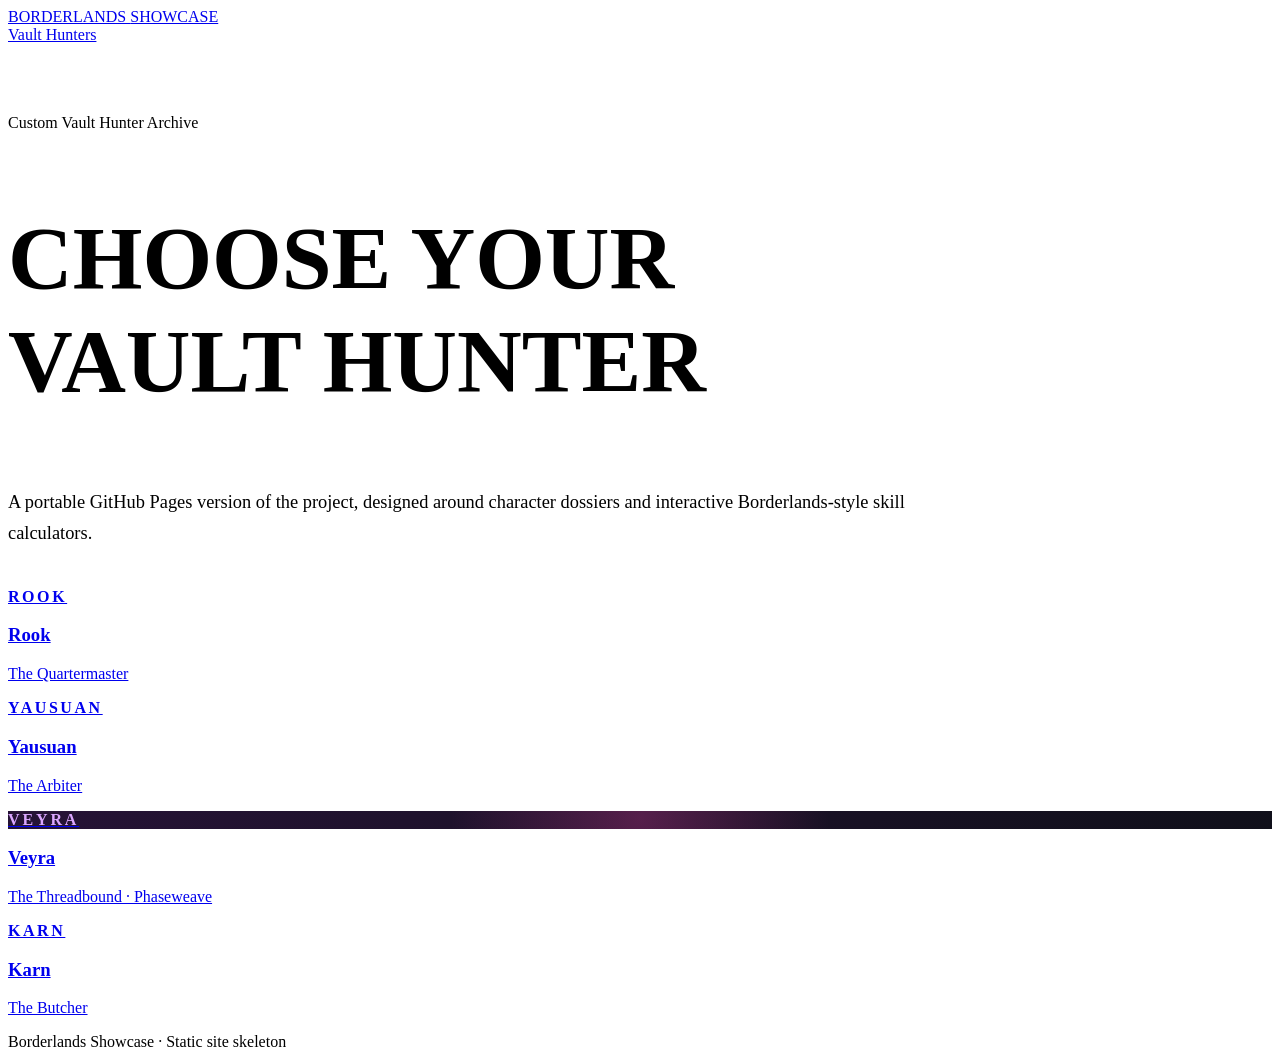
==== index.html @ c3e0be10 "Add files via upload" ====
<!DOCTYPE html>
<html lang="en">
<head>
<meta charset="UTF-8"><meta name="viewport" content="width=device-width,initial-scale=1.0">
<title>Borderlands Showcase</title>
<link rel="stylesheet" href="css/style.css">
</head>
<body>
<div class="site-shell">
<header class="topbar"><a class="brand" href="index.html">BORDERLANDS <span>SHOWCASE</span></a><nav class="nav"><a href="#hunters">Vault Hunters</a></nav></header>
<section style="padding:70px 0 20px;max-width:900px">
<div class="eyebrow">Custom Vault Hunter Archive</div>
<h1 style="font-size:clamp(3rem,7vw,6rem)">CHOOSE YOUR VAULT HUNTER</h1>
<p style="color:var(--muted);font-size:1.15rem;line-height:1.7">A portable GitHub Pages version of the project, designed around character dossiers and interactive Borderlands-style skill calculators.</p>
</section>
<section id="hunters" class="roster">
<a class="roster-card" href="rook.html"><div class="roster-image" style="font-weight:900;letter-spacing:.16em">ROOK</div><div class="roster-copy"><h3>Rook</h3><p>The Quartermaster</p></div></a>
<a class="roster-card" href="yausuan.html"><div class="roster-image" style="font-weight:900;letter-spacing:.16em">YAUSUAN</div><div class="roster-copy"><h3>Yausuan</h3><p>The Arbiter</p></div></a>
<a class="roster-card" href="veyra.html"><div class="roster-image" style="background:radial-gradient(circle at 50% 40%,rgba(223,63,158,.30),transparent 30%),linear-gradient(145deg,#261336,#10101a);color:#dba7ff;font-weight:900;letter-spacing:.18em">VEYRA</div><div class="roster-copy"><h3>Veyra</h3><p>The Threadbound · Phaseweave</p></div></a>
<a class="roster-card" href="karn.html"><div class="roster-image" style="font-weight:900;letter-spacing:.16em">KARN</div><div class="roster-copy"><h3>Karn</h3><p>The Butcher</p></div></a>
</section>
<footer class="footer">Borderlands Showcase · Static site skeleton</footer>
</div>
</body></html>
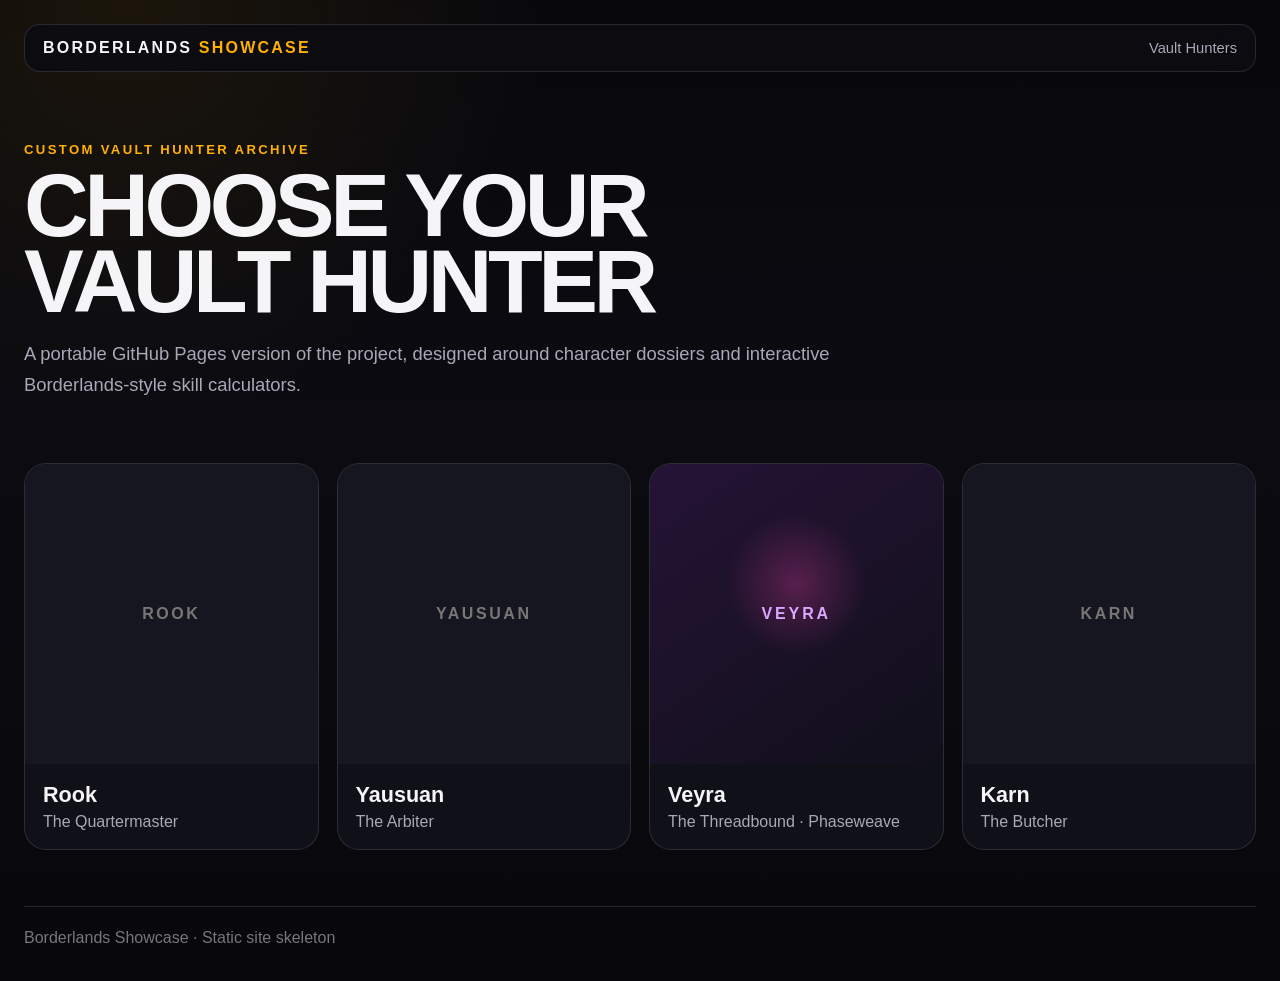
==== commit 43c7d949: "Add files via upload" ====
--- a/index.html
+++ b/index.html
@@ -3,7 +3,159 @@
 <head>
 <meta charset="UTF-8"><meta name="viewport" content="width=device-width,initial-scale=1.0">
 <title>Borderlands Showcase</title>
-<link rel="stylesheet" href="css/style.css">
+<style>
+:root{
+  --bg:#09090d;
+  --panel:#12121a;
+  --panel-2:#181824;
+  --text:#f5f5f8;
+  --muted:#a8a8b7;
+  --line:rgba(255,255,255,.12);
+  --accent:#ffb000;
+  --accent2:#ff4b27;
+  --danger:#ff3b3b;
+  --success:#78d46b;
+}
+*{box-sizing:border-box}
+html{scroll-behavior:smooth}
+body{
+  margin:0;
+  font-family:Inter,Segoe UI,Arial,sans-serif;
+  color:var(--text);
+  background:
+    radial-gradient(circle at 10% 0%, rgba(255,176,0,.08), transparent 28%),
+    linear-gradient(180deg,#08080c,#0b0b11 45%,#08080c);
+}
+a{color:inherit}
+.site-shell{max-width:1320px;margin:0 auto;padding:24px}
+.topbar{
+  position:sticky;top:12px;z-index:20;
+  display:flex;justify-content:space-between;align-items:center;
+  padding:14px 18px;border:1px solid var(--line);border-radius:16px;
+  background:rgba(12,12,18,.88);backdrop-filter:blur(14px)
+}
+.brand{font-weight:900;letter-spacing:.14em;text-decoration:none}
+.brand span{color:var(--accent)}
+.nav{display:flex;gap:18px}
+.nav a{color:var(--muted);text-decoration:none;font-size:.92rem}
+.nav a:hover{color:#fff}
+.hero{
+  display:grid;grid-template-columns:1.05fr .95fr;gap:34px;
+  align-items:center;padding:56px 0 28px
+}
+.hero-art{
+  min-height:560px;border-radius:28px;border:1px solid var(--line);
+  background:linear-gradient(145deg,#171722,#0d0d14);
+  display:flex;align-items:center;justify-content:center;overflow:hidden;
+  position:relative
+}
+.hero-art img{width:100%;height:100%;object-fit:cover}
+.placeholder{
+  color:#7f7f90;text-align:center;max-width:70%;line-height:1.5
+}
+.eyebrow{font-size:.82rem;text-transform:uppercase;letter-spacing:.18em;color:var(--accent);font-weight:800}
+h1{font-size:clamp(3.4rem,8vw,7rem);line-height:.85;margin:10px 0 12px;letter-spacing:-.05em}
+.subtitle{font-size:1.5rem;color:#d8d8e2;font-weight:700}
+.quote{
+  margin:26px 0;padding:18px 20px;border-left:4px solid var(--accent);
+  background:linear-gradient(90deg,rgba(255,176,0,.10),transparent);
+  color:#ececf2;font-size:1.12rem
+}
+.pills{display:flex;gap:10px;flex-wrap:wrap}
+.pill{padding:9px 12px;border:1px solid var(--line);border-radius:999px;color:var(--muted);background:rgba(255,255,255,.035);font-size:.84rem}
+.section{margin-top:48px}
+.section-head{display:flex;justify-content:space-between;align-items:end;gap:20px;margin-bottom:18px}
+.section-head h2{font-size:2.2rem;margin:0}
+.section-head p{margin:0;color:var(--muted);max-width:720px}
+.card{
+  background:linear-gradient(180deg,var(--panel),#0f0f17);
+  border:1px solid var(--line);border-radius:22px;padding:24px
+}
+.action-skill{display:grid;grid-template-columns:110px 1fr;gap:22px;align-items:center}
+.action-icon{
+  width:110px;height:110px;border-radius:22px;border:1px solid var(--line);
+  display:grid;place-items:center;background:var(--panel-2);font-size:2.5rem
+}
+.action-skill h3{font-size:2rem;margin:0 0 8px}
+.action-skill p{color:#d7d7e2;line-height:1.65;margin:0}
+.calculator-toolbar{
+  display:flex;justify-content:space-between;gap:12px;align-items:center;
+  margin-bottom:18px;flex-wrap:wrap
+}
+.points-box{font-weight:800}
+button{
+  border:1px solid var(--line);background:#191923;color:#fff;
+  padding:10px 14px;border-radius:12px;cursor:pointer;font-weight:700
+}
+button:hover{background:#222230}
+.tree-tabs{display:flex;gap:10px;flex-wrap:wrap}
+.tree-tab.active{outline:2px solid var(--tree-color,var(--accent));background:#20202c}
+.tree-panel{display:none}
+.tree-panel.active{display:block}
+.skill-grid{
+  display:grid;grid-template-columns:repeat(3,minmax(0,1fr));
+  grid-auto-rows:minmax(92px,auto);gap:18px;
+}
+.skill-node{
+  position:relative;border:1px solid var(--line);border-radius:18px;
+  padding:14px;background:#14141d;transition:.18s ease;
+  min-height:92px;cursor:pointer
+}
+.skill-node.locked{opacity:.38;filter:grayscale(.5);cursor:not-allowed}
+.skill-node.available{box-shadow:0 0 0 1px var(--tree-color,var(--accent)) inset}
+.skill-node.maxed{box-shadow:0 0 22px rgba(255,255,255,.08),0 0 0 2px var(--tree-color,var(--accent)) inset}
+.skill-node:hover:not(.locked){transform:translateY(-2px)}
+.skill-top{display:grid;grid-template-columns:56px 1fr auto;gap:12px;align-items:center}
+.skill-icon{
+  width:56px;height:56px;border-radius:14px;border:1px solid var(--line);
+  background:#0f0f16;object-fit:cover;display:grid;place-items:center;color:#777
+}
+.skill-name{font-weight:900}
+.skill-rank{font-weight:900;color:#fff}
+.skill-desc{margin-top:10px;color:var(--muted);font-size:.9rem;line-height:1.45}
+.skill-requirement{margin-top:8px;color:#85859a;font-size:.78rem}
+.two-col{display:grid;grid-template-columns:1.15fr .85fr;gap:20px}
+.relationships{display:grid;grid-template-columns:repeat(2,1fr);gap:12px}
+.relationship{border:1px solid var(--line);border-radius:16px;padding:15px;background:#111119}
+.relationship strong{display:block;margin-bottom:5px}
+.roster{display:grid;grid-template-columns:repeat(4,1fr);gap:18px;margin-top:24px}
+.roster-card{
+  text-decoration:none;border:1px solid var(--line);border-radius:22px;overflow:hidden;
+  background:#101018;transition:.18s ease
+}
+.roster-card:hover{transform:translateY(-4px);border-color:rgba(255,176,0,.5)}
+.roster-image{height:300px;background:#161620;display:grid;place-items:center;color:#777}
+.roster-image img{width:100%;height:100%;object-fit:cover}
+.roster-copy{padding:18px}
+.roster-copy h3{margin:0 0 5px;font-size:1.35rem}
+.roster-copy p{margin:0;color:var(--muted)}
+.footer{margin:56px 0 10px;padding-top:22px;border-top:1px solid var(--line);color:#777}
+@media(max-width:980px){
+  .hero,.two-col{grid-template-columns:1fr}
+  .roster{grid-template-columns:repeat(2,1fr)}
+}
+@media(max-width:700px){
+  .site-shell{padding:14px}
+  .nav{display:none}
+  .hero{padding-top:30px}
+  .hero-art{min-height:420px}
+  .skill-grid{grid-template-columns:1fr}
+  .roster{grid-template-columns:1fr}
+  .relationships{grid-template-columns:1fr}
+  .action-skill{grid-template-columns:1fr}
+}
+.skill-numbers{
+  margin-top:9px;padding:9px 10px;border-radius:10px;
+  background:rgba(255,255,255,.035);border:1px solid var(--line);
+  color:#d9d9e5;font-size:.82rem;line-height:1.4
+}
+.skill-icon-fallback{
+  font-size:.72rem;font-weight:1000;letter-spacing:.05em;
+  color:var(--tree-color,var(--accent));
+  background:radial-gradient(circle at 50% 45%,rgba(255,255,255,.08),rgba(255,255,255,.02));
+}
+
+</style>
 </head>
 <body>
 <div class="site-shell">
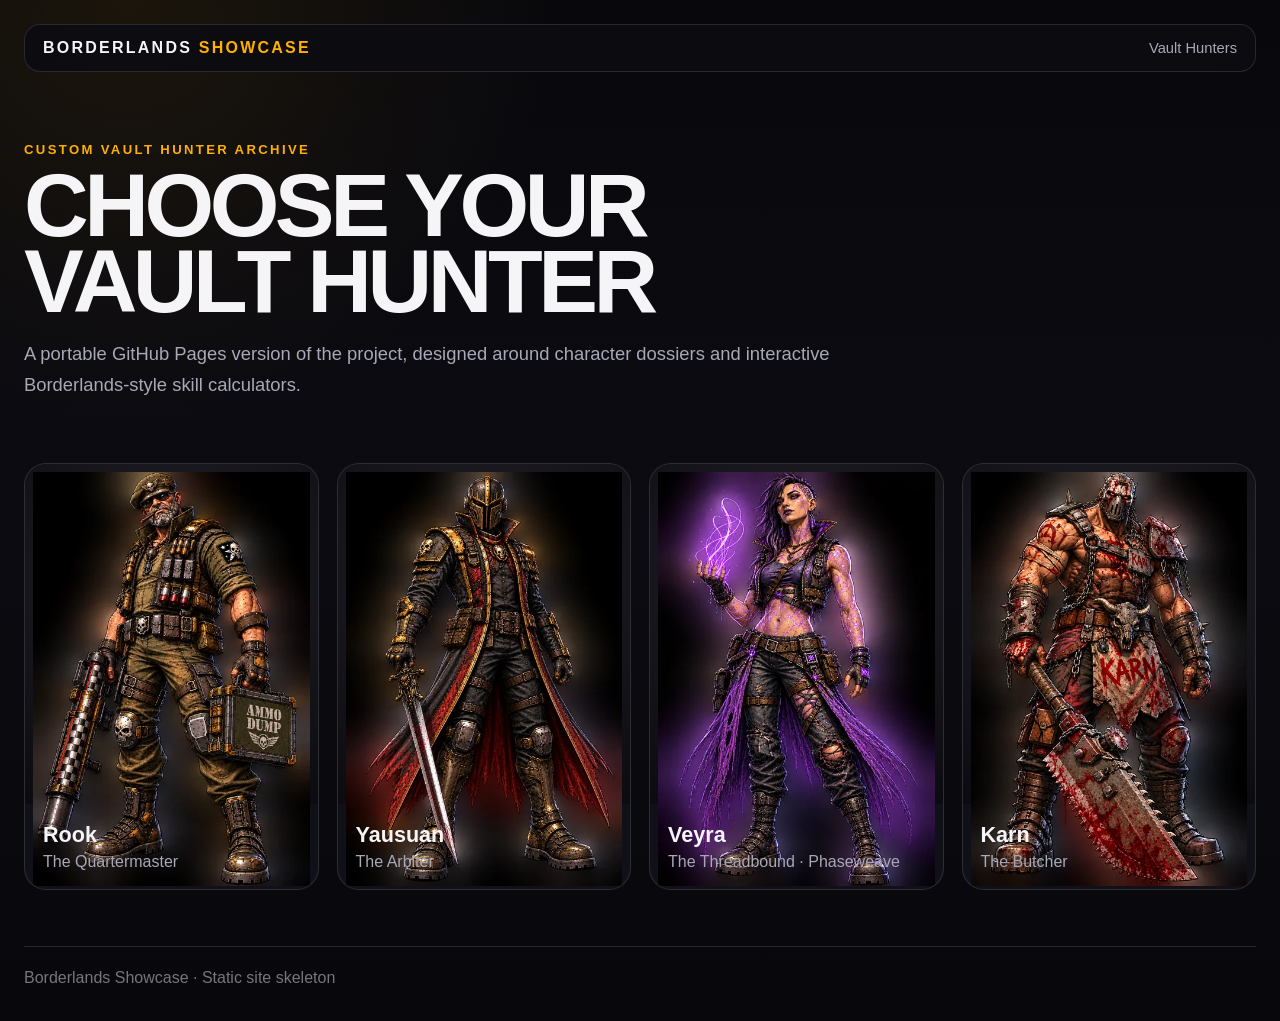
==== commit 80174d6f: "Add files via upload" ====
--- a/index.html
+++ b/index.html
@@ -156,6 +156,12 @@
 }
 
 </style>
+
+<style>
+.roster-image{height:340px;background:radial-gradient(circle at 50% 35%,rgba(255,255,255,.08),rgba(10,10,15,.96));}
+.roster-image img{width:100%;height:100%;object-fit:contain;object-position:center bottom;padding:8px;}
+</style>
+
 </head>
 <body>
 <div class="site-shell">
@@ -166,10 +172,10 @@
 <p style="color:var(--muted);font-size:1.15rem;line-height:1.7">A portable GitHub Pages version of the project, designed around character dossiers and interactive Borderlands-style skill calculators.</p>
 </section>
 <section id="hunters" class="roster">
-<a class="roster-card" href="rook.html"><div class="roster-image" style="font-weight:900;letter-spacing:.16em">ROOK</div><div class="roster-copy"><h3>Rook</h3><p>The Quartermaster</p></div></a>
-<a class="roster-card" href="yausuan.html"><div class="roster-image" style="font-weight:900;letter-spacing:.16em">YAUSUAN</div><div class="roster-copy"><h3>Yausuan</h3><p>The Arbiter</p></div></a>
-<a class="roster-card" href="veyra.html"><div class="roster-image" style="background:radial-gradient(circle at 50% 40%,rgba(223,63,158,.30),transparent 30%),linear-gradient(145deg,#261336,#10101a);color:#dba7ff;font-weight:900;letter-spacing:.18em">VEYRA</div><div class="roster-copy"><h3>Veyra</h3><p>The Threadbound · Phaseweave</p></div></a>
-<a class="roster-card" href="karn.html"><div class="roster-image" style="font-weight:900;letter-spacing:.16em">KARN</div><div class="roster-copy"><h3>Karn</h3><p>The Butcher</p></div></a>
+<a class="roster-card" href="rook.html"><div class="roster-image"><img src="[data-uri]" alt="Rook portrait"></div><div class="roster-copy"><h3>Rook</h3><p>The Quartermaster</p></div></a>
+<a class="roster-card" href="yausuan.html"><div class="roster-image"><img src="[data-uri]" alt="Yausuan portrait"></div><div class="roster-copy"><h3>Yausuan</h3><p>The Arbiter</p></div></a>
+<a class="roster-card" href="veyra.html"><div class="roster-image"><img src="[data-uri]" alt="Veyra portrait"></div><div class="roster-copy"><h3>Veyra</h3><p>The Threadbound · Phaseweave</p></div></a>
+<a class="roster-card" href="karn.html"><div class="roster-image"><img src="[data-uri]